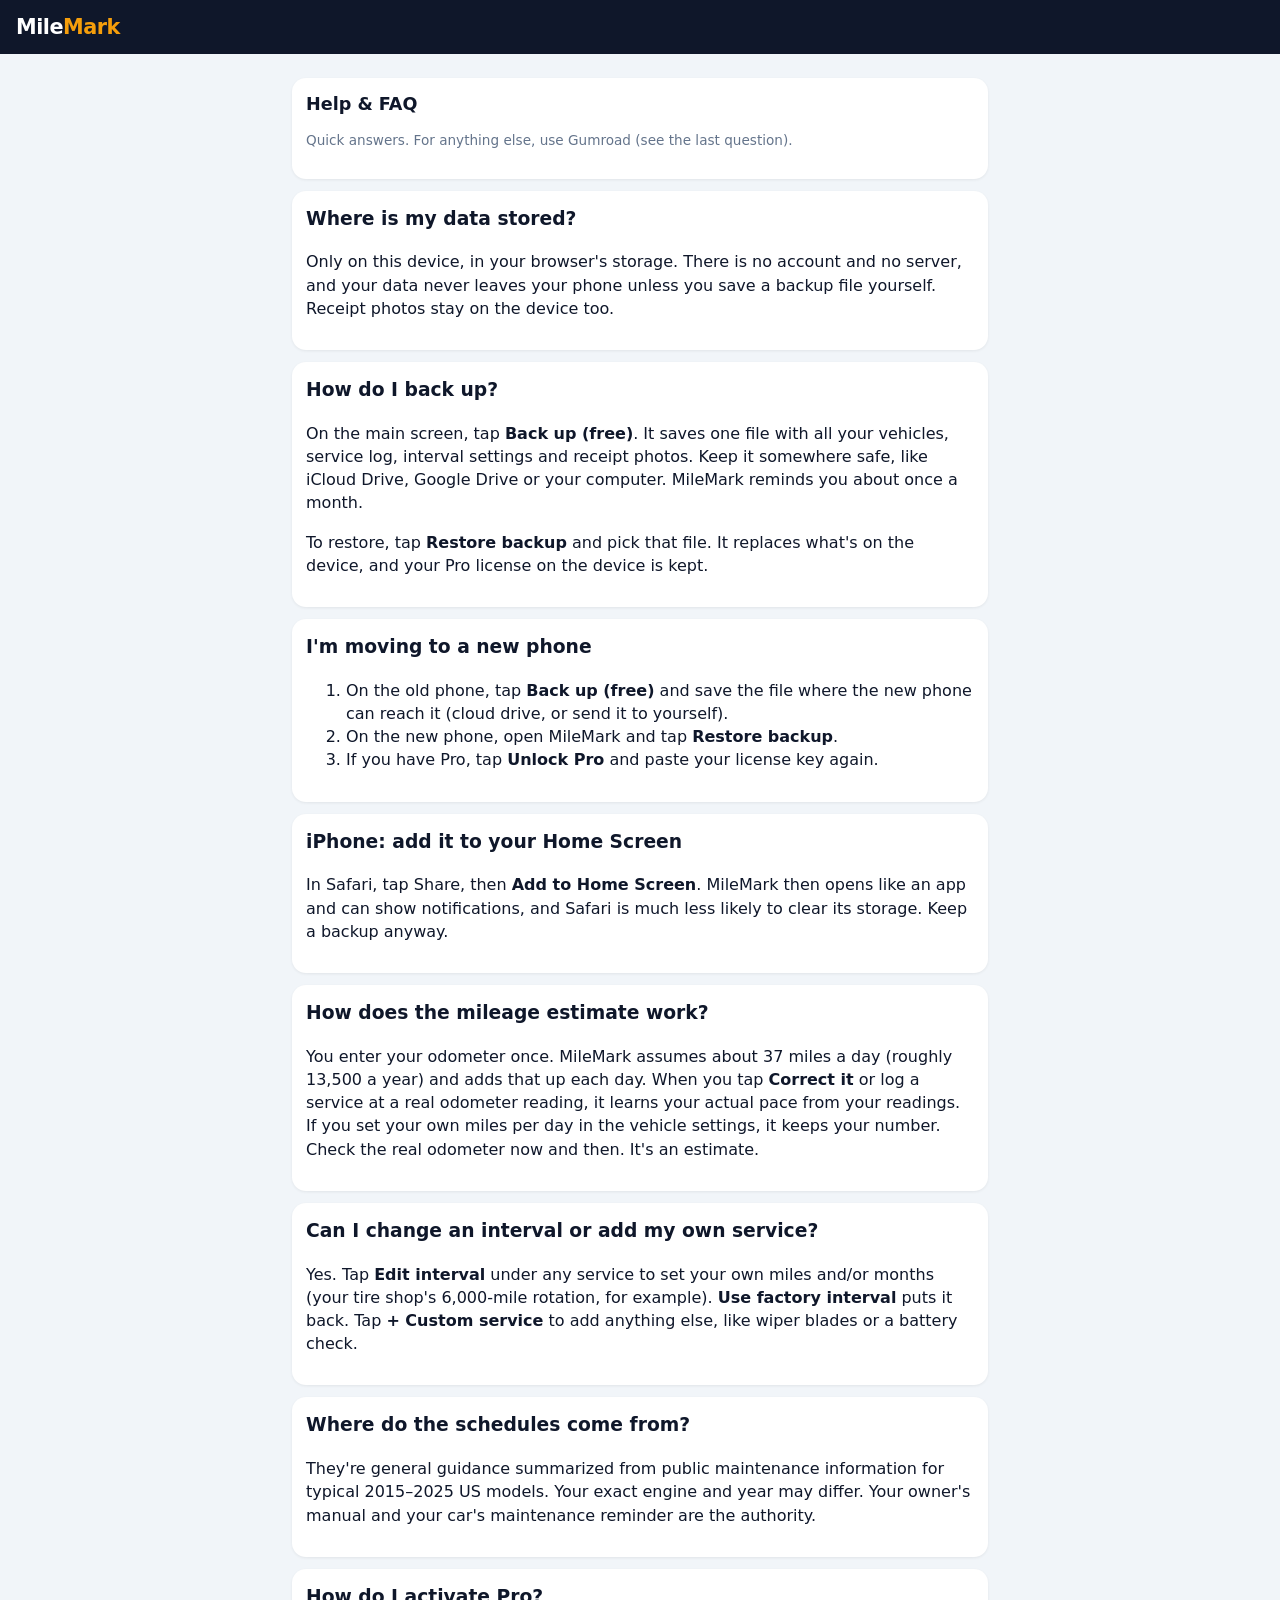
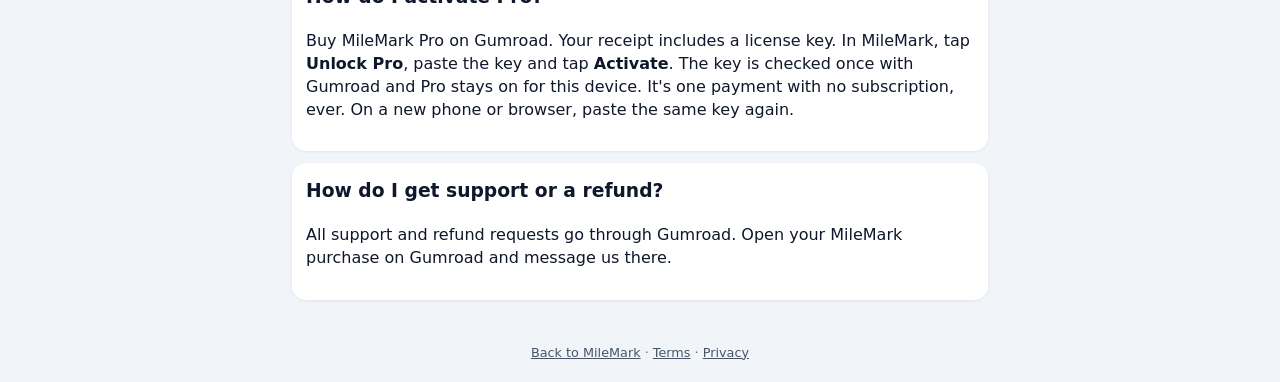
==== help.html @ 41ba5a49 "Publish MileMark" ====
<!doctype html><html lang="en"><head><meta charset="utf-8"><meta name="viewport" content="width=device-width,initial-scale=1"><title>MileMark Help</title><link rel="stylesheet" href="styles.css"><link rel="manifest" href="manifest.webmanifest"></head><body>
<header class="top"><a class="brand" href="./" style="color:#fff;text-decoration:none">Mile<span>Mark</span></a></header><main>
<div class="card"><h2>Help & FAQ</h2><p class="muted">Quick answers. For anything else, use Gumroad (see the last question).</p></div>
<div class="card" id="data"><h3>Where is my data stored?</h3><p>Only on this device, in your browser's storage. There is no account and no server, and your data never leaves your phone unless you save a backup file yourself. Receipt photos stay on the device too.</p></div>
<div class="card" id="backup"><h3>How do I back up?</h3><p>On the main screen, tap <b>Back up (free)</b>. It saves one file with all your vehicles, service log, interval settings and receipt photos. Keep it somewhere safe, like iCloud Drive, Google Drive or your computer. MileMark reminds you about once a month.</p>
<p>To restore, tap <b>Restore backup</b> and pick that file. It replaces what's on the device, and your Pro license on the device is kept.</p></div>
<div class="card" id="phones"><h3>I'm moving to a new phone</h3><ol><li>On the old phone, tap <b>Back up (free)</b> and save the file where the new phone can reach it (cloud drive, or send it to yourself).</li><li>On the new phone, open MileMark and tap <b>Restore backup</b>.</li><li>If you have Pro, tap <b>Unlock Pro</b> and paste your license key again.</li></ol></div>
<div class="card" id="iphone"><h3>iPhone: add it to your Home Screen</h3><p>In Safari, tap Share, then <b>Add to Home Screen</b>. MileMark then opens like an app and can show notifications, and Safari is much less likely to clear its storage. Keep a backup anyway.</p></div>
<div class="card" id="estimate"><h3>How does the mileage estimate work?</h3><p>You enter your odometer once. MileMark assumes about 37 miles a day (roughly 13,500 a year) and adds that up each day. When you tap <b>Correct it</b> or log a service at a real odometer reading, it learns your actual pace from your readings. If you set your own miles per day in the vehicle settings, it keeps your number. Check the real odometer now and then. It's an estimate.</p></div>
<div class="card" id="intervals"><h3>Can I change an interval or add my own service?</h3><p>Yes. Tap <b>Edit interval</b> under any service to set your own miles and/or months (your tire shop's 6,000-mile rotation, for example). <b>Use factory interval</b> puts it back. Tap <b>+ Custom service</b> to add anything else, like wiper blades or a battery check.</p></div>
<div class="card" id="schedules"><h3>Where do the schedules come from?</h3><p>They're general guidance summarized from public maintenance information for typical 2015–2025 US models. Your exact engine and year may differ. Your owner's manual and your car's maintenance reminder are the authority.</p></div>
<div class="card" id="license"><h3>How do I activate Pro?</h3><p>Buy MileMark Pro on Gumroad. Your receipt includes a license key. In MileMark, tap <b>Unlock Pro</b>, paste the key and tap <b>Activate</b>. The key is checked once with Gumroad and Pro stays on for this device. It's one payment with no subscription, ever. On a new phone or browser, paste the same key again.</p></div>
<div class="card" id="support"><h3>How do I get support or a refund?</h3><p>All support and refund requests go through Gumroad. Open your MileMark purchase on Gumroad and message us there.</p></div>
</main><footer><a href="./">Back to MileMark</a> · <a href="terms.html">Terms</a> · <a href="privacy.html">Privacy</a></footer></body></html>
---- styles.css ----
*{box-sizing:border-box}body{margin:0;font:16px/1.45 system-ui,-apple-system,Segoe UI,Roboto,sans-serif;background:#f1f5f9;color:#0f172a}
.top{position:sticky;top:0;z-index:5;display:flex;justify-content:space-between;align-items:center;padding:12px 16px;background:#0f172a;color:#fff}
.brand{font-weight:800;font-size:1.3rem;letter-spacing:-.5px}.brand span{color:#f59e0b}
main{max-width:720px;margin:auto;padding:12px}h2{font-size:1.1rem;margin:0 0 8px}h3{margin-top:0}
.card{background:#fff;border-radius:14px;padding:14px;margin:12px 0;box-shadow:0 1px 3px #0001}
label{display:block;font-size:.85rem;color:#475569;margin:8px 0}input,select{display:block;width:100%;margin-top:4px;padding:10px;font-size:1rem;border:1px solid #cbd5e1;border-radius:10px;background:#fff}
button,.btn,.filebtn{background:#f59e0b;color:#111;border:0;border-radius:10px;padding:10px 14px;font-weight:700;font-size:.95rem;cursor:pointer;text-decoration:none;display:inline-block}
.ghost{background:#e2e8f0;color:#0f172a}.top .ghost{background:#1e293b;color:#fbbf24}.sm{padding:6px 10px;font-size:.85rem}
.row{display:flex;gap:8px;align-items:center}.between{justify-content:space-between}.wrap{flex-wrap:wrap}.grid2{display:grid;grid-template-columns:1fr 1fr;gap:10px}
.hidden{display:none}.muted{color:#64748b;font-size:.85rem}
.veh{display:flex;justify-content:space-between;align-items:center;padding:10px;border-radius:10px;border:1px solid #e2e8f0;margin:6px 0;cursor:pointer}.veh.on{border-color:#f59e0b;background:#fffbeb}
.stats{display:grid;grid-template-columns:repeat(3,1fr);gap:8px}.stat{background:#fff;border-radius:14px;padding:10px;text-align:center;font-size:.8rem;border-top:4px solid}.stat b{display:block;font-size:1.6rem}
.over{border-color:#dc2626}.now{border-color:#f59e0b}.next{border-color:#16a34a}
.item{display:flex;justify-content:space-between;gap:8px;padding:10px 0;border-bottom:1px solid #f1f5f9}.item:last-child{border:0}
.tag{font-size:.7rem;font-weight:700;padding:2px 8px;border-radius:99px;color:#fff;white-space:nowrap}.t-over{background:#dc2626}.t-now{background:#f59e0b;color:#111}.t-next{background:#16a34a}.t-ok{background:#94a3b8}
.mi{font-size:.85rem;color:#475569}
.tl{border-left:3px solid #cbd5e1;margin-left:6px;padding-left:12px}.tlm{position:relative;margin:10px 0}.tlm:before{content:"";position:absolute;left:-19px;top:5px;width:11px;height:11px;border-radius:50%;background:#94a3b8}
.tlm.past:before{background:#dc2626}.tlm.done:before{background:#16a34a}.tlm.today:before{background:#0f172a}.tlm b{font-size:.9rem}
.disclaimer{font-size:.8rem;color:#475569;background:#fef3c7;border-radius:10px;padding:10px}
footer{text-align:center;font-size:.8rem;color:#64748b;padding:20px}footer a{color:#475569}
dialog{border:0;border-radius:14px;max-width:420px;width:92%}dialog::backdrop{background:#0008}
.x{background:none;color:#dc2626;padding:0 4px}
@media print{.top,footer,button,.filebtn,#vehCard,#formCard,dialog{display:none!important}body{background:#fff}.card{box-shadow:none;border:1px solid #ddd}}
.est{display:flex;justify-content:space-between;align-items:center;background:#f8fafc;border-radius:10px;padding:10px;margin:10px 0}.est b{display:block;font-size:1.5rem}
.inl{width:auto;display:inline-block;margin:0;padding:6px}details{margin:8px 0}summary{cursor:pointer}
.done1{background:#16a34a;color:#fff;padding:6px 10px;font-size:.8rem}
[hidden]{display:none!important}
.parts{font-size:.8rem;color:#334155;background:#f8fafc;border-radius:8px;padding:6px 8px;margin-top:6px}.parts summary{color:#b45309;font-weight:600}.parts dl{margin:4px 0;display:grid;grid-template-columns:auto 1fr;gap:2px 8px}.parts dt{color:#64748b}.parts dd{margin:0}
#report{position:fixed;inset:0;background:#e2e8f0;overflow:auto;z-index:20}.rbar{position:sticky;top:0;display:flex;justify-content:space-between;padding:10px;background:#0f172a}
.rpage{max-width:760px;margin:12px auto;background:#fff;padding:24px;border-radius:8px;font-size:.92rem}.rpage h1{margin:0;font-size:1.4rem}.rpage table{width:100%;border-collapse:collapse;margin:8px 0}.rpage td,.rpage th{border-bottom:1px solid #e2e8f0;padding:6px 4px;text-align:left;vertical-align:top}.rpage th{font-size:.75rem;color:#64748b;text-transform:uppercase}
.kpi{display:flex;gap:12px;flex-wrap:wrap;margin:12px 0}.kpi div{flex:1;min-width:140px;background:#f8fafc;border-radius:8px;padding:10px}.kpi b{display:block;font-size:1.3rem}
.blur{filter:blur(4px);pointer-events:none;user-select:none}.lock{text-align:center;padding:14px;background:#fffbeb;border-radius:8px}
.rthumb{max-width:120px;max-height:90px;border-radius:4px;display:block;margin-top:4px}
@media print{#report{position:static;background:#fff}.rbar{display:none}.rpage{margin:0;max-width:none;padding:0}body.rep main,body.rep header,body.rep footer{display:none!important}}
.banner{display:flex;gap:10px;justify-content:space-between;align-items:center;background:#fffbeb;border:1px solid #fcd34d;border-radius:12px;padding:10px 12px;margin:10px 0;font-size:.88rem}
.mv{background:#e2e8f0;color:#0f172a;padding:4px 8px;font-size:.8rem}.link{background:none;color:#b45309;padding:4px 0;font-size:.78rem;font-weight:600}
@media print{.banner,#banners{display:none!important}}
.src{font-size:.78rem;color:#64748b;margin-top:2px}.chk{border-top:2px dashed #cbd5e1;margin-top:12px;padding-top:8px}
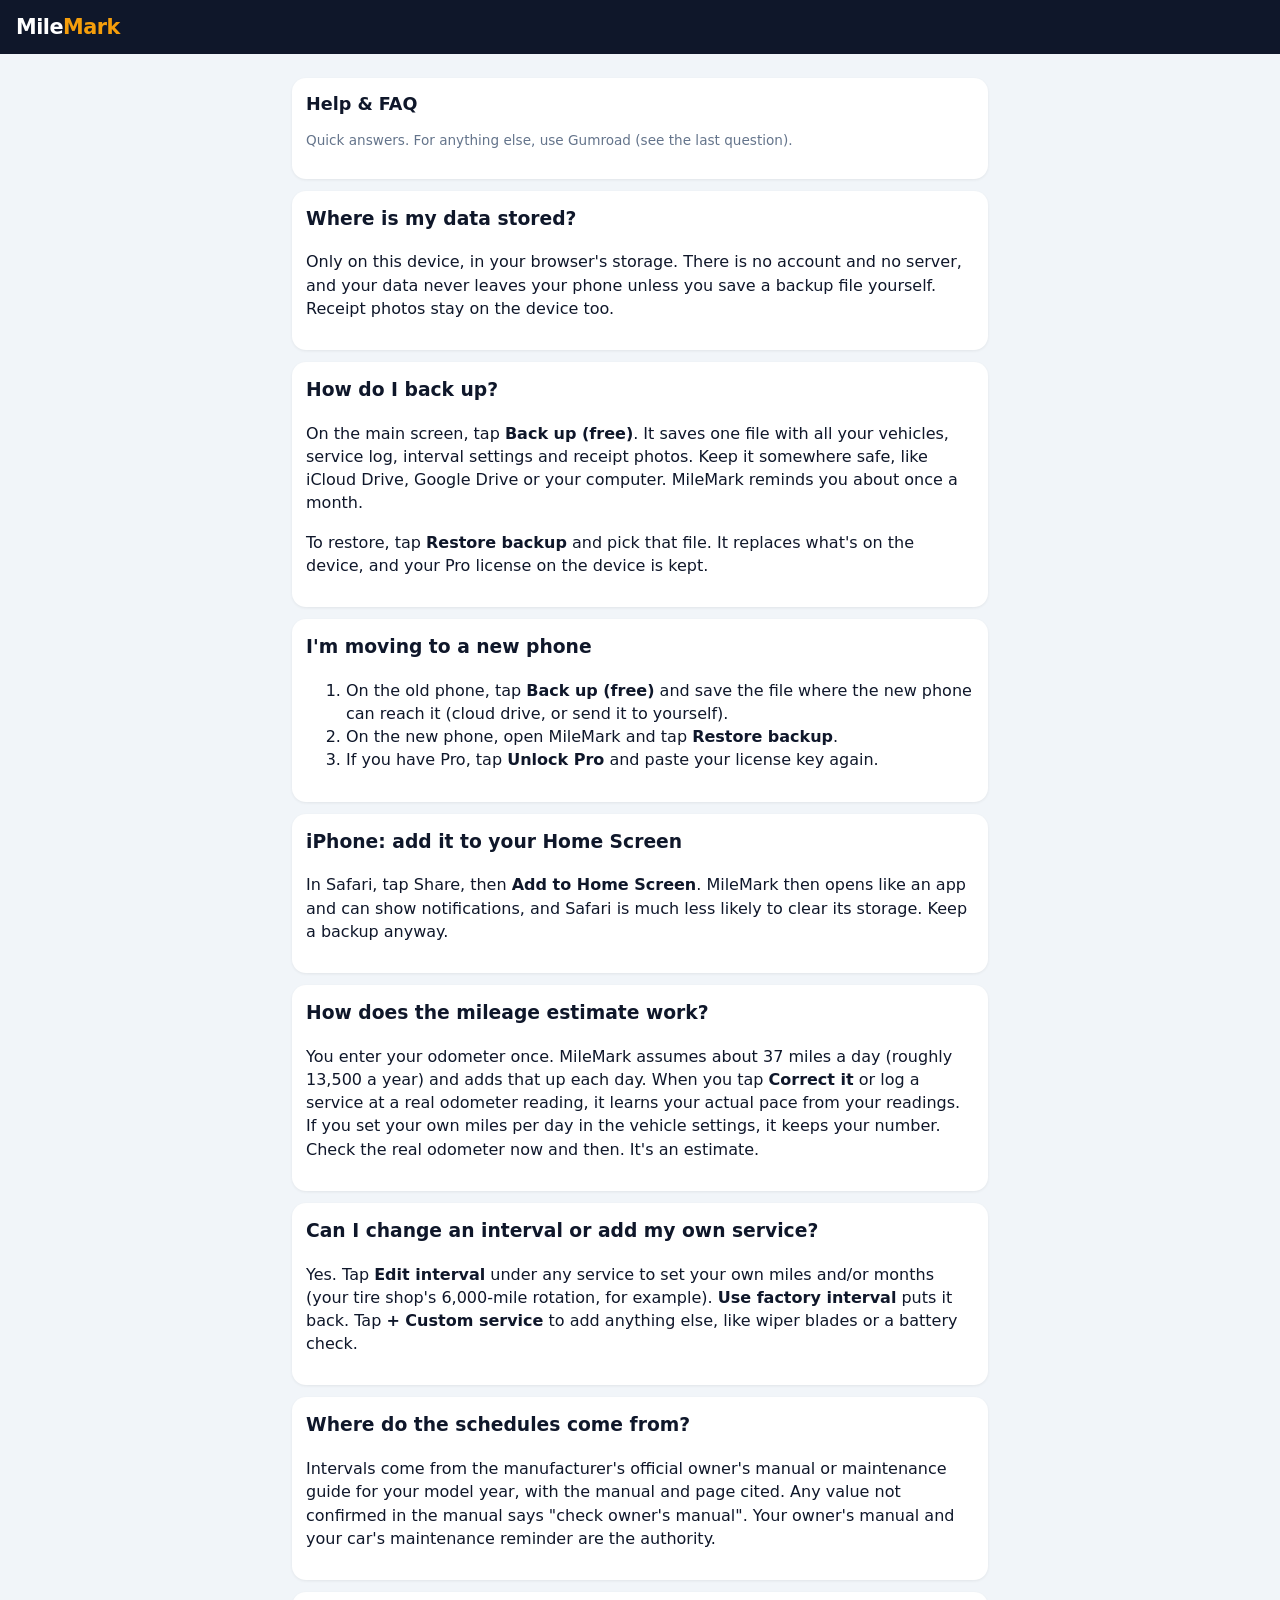
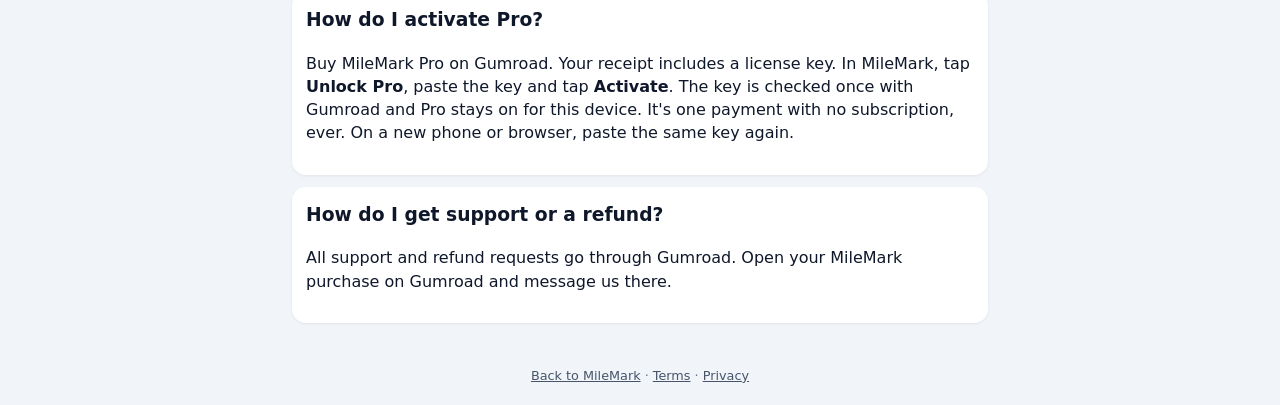
==== commit 2ad7108c: "Accurate source wording, new Gumroad store URL, share preview, robots/sitemap, SW v16" ====
--- a/help.html
+++ b/help.html
@@ -8,7 +8,7 @@
 <div class="card" id="iphone"><h3>iPhone: add it to your Home Screen</h3><p>In Safari, tap Share, then <b>Add to Home Screen</b>. MileMark then opens like an app and can show notifications, and Safari is much less likely to clear its storage. Keep a backup anyway.</p></div>
 <div class="card" id="estimate"><h3>How does the mileage estimate work?</h3><p>You enter your odometer once. MileMark assumes about 37 miles a day (roughly 13,500 a year) and adds that up each day. When you tap <b>Correct it</b> or log a service at a real odometer reading, it learns your actual pace from your readings. If you set your own miles per day in the vehicle settings, it keeps your number. Check the real odometer now and then. It's an estimate.</p></div>
 <div class="card" id="intervals"><h3>Can I change an interval or add my own service?</h3><p>Yes. Tap <b>Edit interval</b> under any service to set your own miles and/or months (your tire shop's 6,000-mile rotation, for example). <b>Use factory interval</b> puts it back. Tap <b>+ Custom service</b> to add anything else, like wiper blades or a battery check.</p></div>
-<div class="card" id="schedules"><h3>Where do the schedules come from?</h3><p>They're general guidance summarized from public maintenance information for typical 2015–2025 US models. Your exact engine and year may differ. Your owner's manual and your car's maintenance reminder are the authority.</p></div>
+<div class="card" id="schedules"><h3>Where do the schedules come from?</h3><p>Intervals come from the manufacturer's official owner's manual or maintenance guide for your model year, with the manual and page cited. Any value not confirmed in the manual says "check owner's manual". Your owner's manual and your car's maintenance reminder are the authority.</p></div>
 <div class="card" id="license"><h3>How do I activate Pro?</h3><p>Buy MileMark Pro on Gumroad. Your receipt includes a license key. In MileMark, tap <b>Unlock Pro</b>, paste the key and tap <b>Activate</b>. The key is checked once with Gumroad and Pro stays on for this device. It's one payment with no subscription, ever. On a new phone or browser, paste the same key again.</p></div>
 <div class="card" id="support"><h3>How do I get support or a refund?</h3><p>All support and refund requests go through Gumroad. Open your MileMark purchase on Gumroad and message us there.</p></div>
 </main><footer><a href="./">Back to MileMark</a> · <a href="terms.html">Terms</a> · <a href="privacy.html">Privacy</a></footer></body></html>
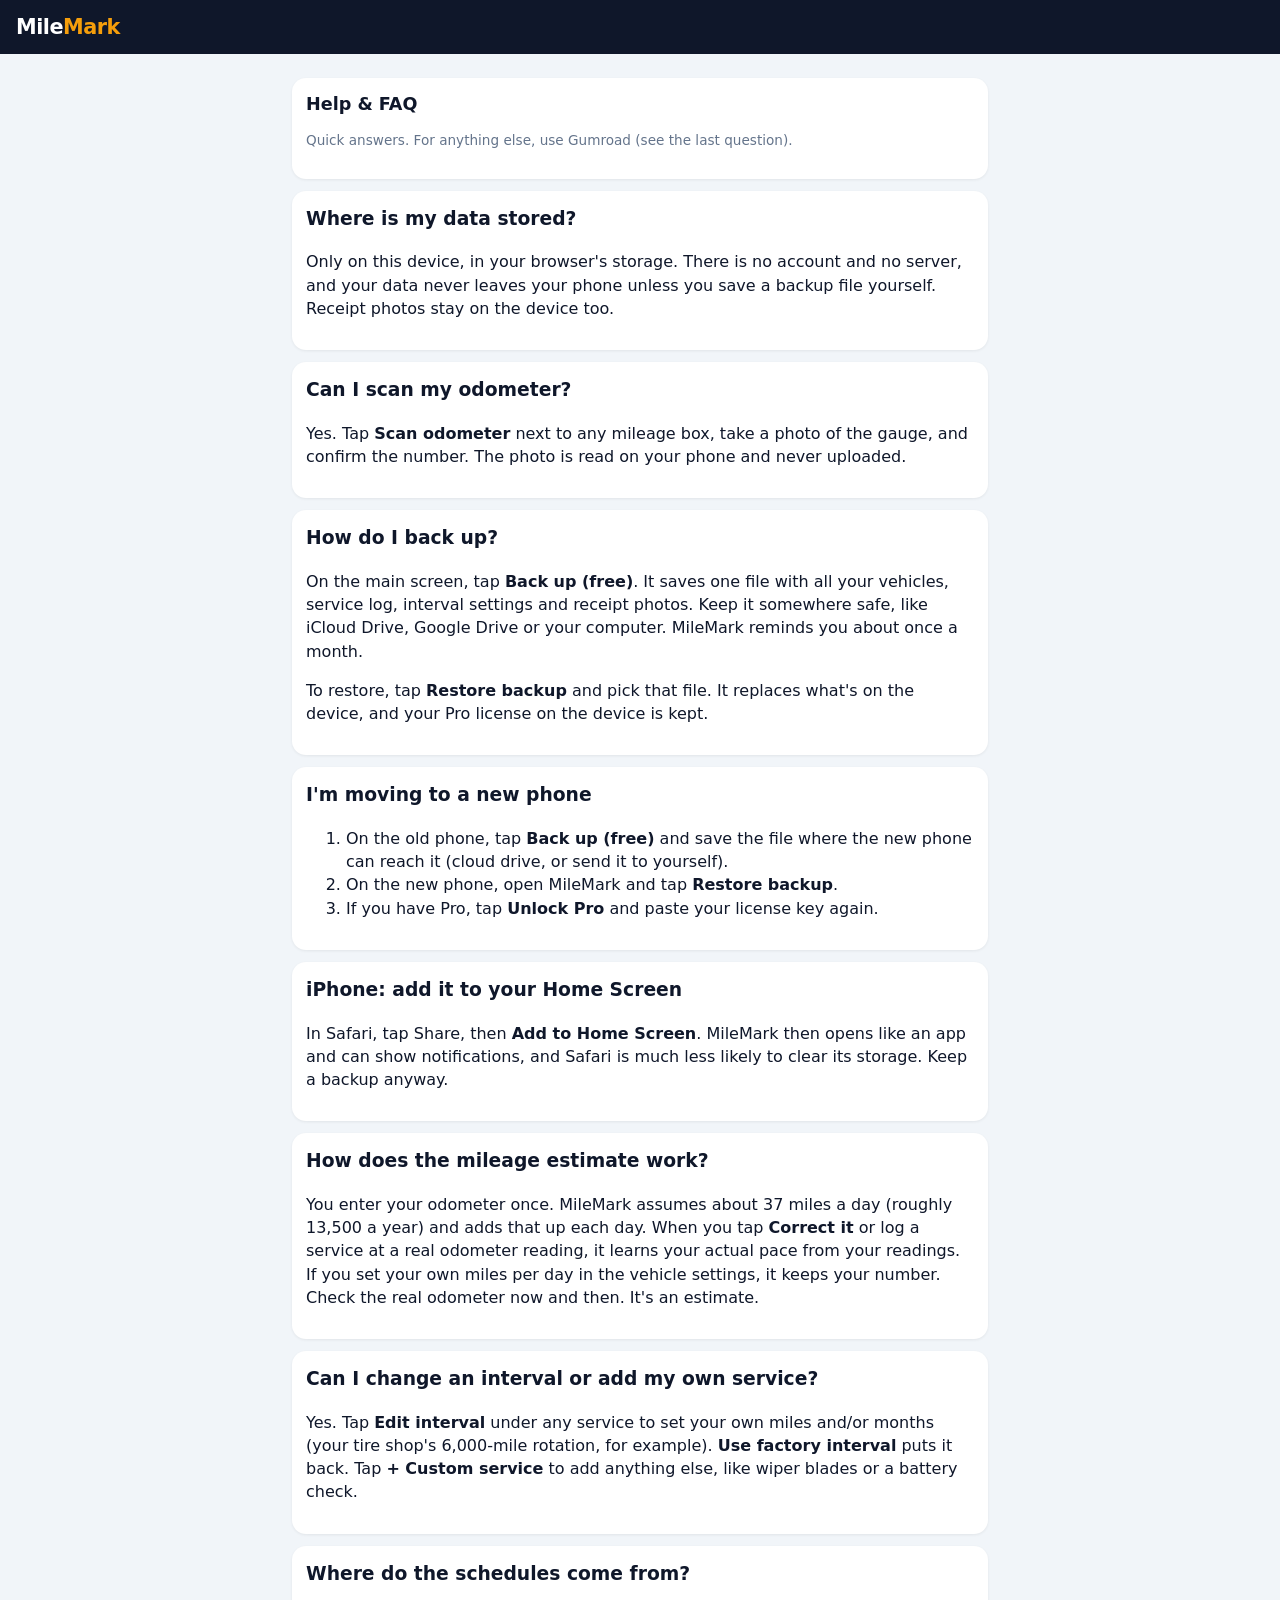
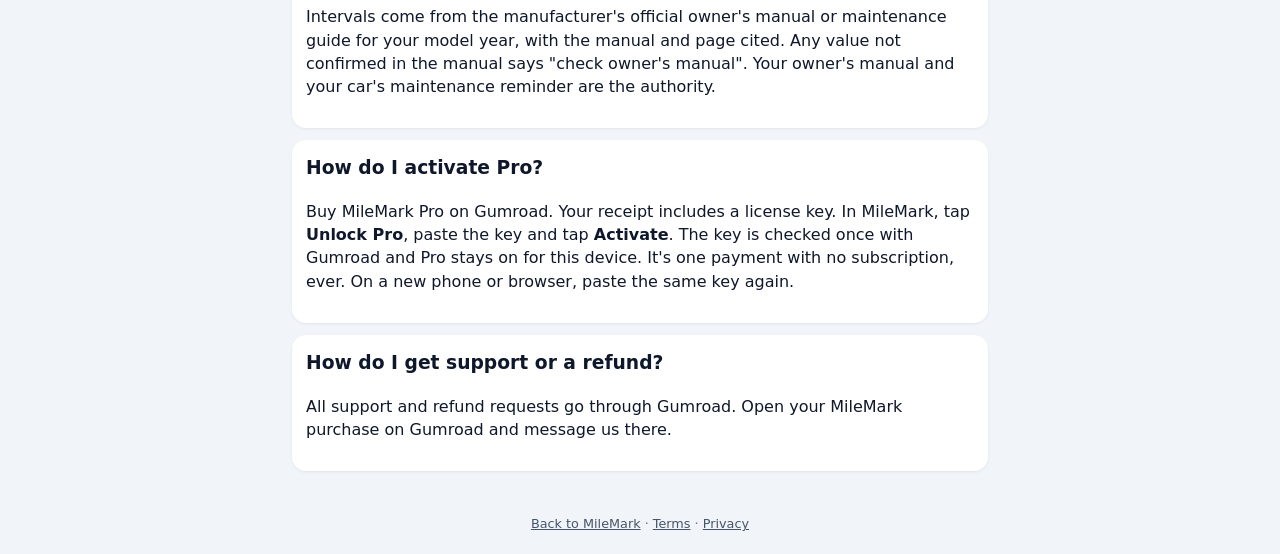
==== commit ccaeafc0: "Scan odometer: on-device OCR (bundled tesseract.js + seven-segment reader), proof photos, offline ca" ====
--- a/help.html
+++ b/help.html
@@ -2,6 +2,7 @@
 <header class="top"><a class="brand" href="./" style="color:#fff;text-decoration:none">Mile<span>Mark</span></a></header><main>
 <div class="card"><h2>Help & FAQ</h2><p class="muted">Quick answers. For anything else, use Gumroad (see the last question).</p></div>
 <div class="card" id="data"><h3>Where is my data stored?</h3><p>Only on this device, in your browser's storage. There is no account and no server, and your data never leaves your phone unless you save a backup file yourself. Receipt photos stay on the device too.</p></div>
+<div class="card" id="scan"><h3>Can I scan my odometer?</h3><p>Yes. Tap <b>Scan odometer</b> next to any mileage box, take a photo of the gauge, and confirm the number. The photo is read on your phone and never uploaded.</p></div>
 <div class="card" id="backup"><h3>How do I back up?</h3><p>On the main screen, tap <b>Back up (free)</b>. It saves one file with all your vehicles, service log, interval settings and receipt photos. Keep it somewhere safe, like iCloud Drive, Google Drive or your computer. MileMark reminds you about once a month.</p>
 <p>To restore, tap <b>Restore backup</b> and pick that file. It replaces what's on the device, and your Pro license on the device is kept.</p></div>
 <div class="card" id="phones"><h3>I'm moving to a new phone</h3><ol><li>On the old phone, tap <b>Back up (free)</b> and save the file where the new phone can reach it (cloud drive, or send it to yourself).</li><li>On the new phone, open MileMark and tap <b>Restore backup</b>.</li><li>If you have Pro, tap <b>Unlock Pro</b> and paste your license key again.</li></ol></div>
--- a/styles.css
+++ b/styles.css
@@ -36,3 +36,14 @@
 .mv{background:#e2e8f0;color:#0f172a;padding:4px 8px;font-size:.8rem}.link{background:none;color:#b45309;padding:4px 0;font-size:.78rem;font-weight:600}
 @media print{.banner,#banners{display:none!important}}
 .src{font-size:.78rem;color:#64748b;margin-top:2px}.chk{border-top:2px dashed #cbd5e1;margin-top:12px;padding-top:8px}
+
+.scanbtn{display:inline-flex;align-items:center;gap:6px;margin-top:8px}
+.scanbtn::before{content:"";width:16px;height:16px;background:currentColor;-webkit-mask:url("data:image/svg+xml,%3Csvg xmlns='http://www.w3.org/2000/svg' viewBox='0 0 24 24'%3E%3Cpath d='M9 3 7.2 5H4a2 2 0 0 0-2 2v11a2 2 0 0 0 2 2h16a2 2 0 0 0 2-2V7a2 2 0 0 0-2-2h-3.2L15 3H9zm3 5a5 5 0 1 1 0 10 5 5 0 0 1 0-10zm0 2a3 3 0 1 0 0 6 3 3 0 0 0 0-6z'/%3E%3C/svg%3E") center/contain no-repeat;mask:url("data:image/svg+xml,%3Csvg xmlns='http://www.w3.org/2000/svg' viewBox='0 0 24 24'%3E%3Cpath d='M9 3 7.2 5H4a2 2 0 0 0-2 2v11a2 2 0 0 0 2 2h16a2 2 0 0 0 2-2V7a2 2 0 0 0-2-2h-3.2L15 3H9zm3 5a5 5 0 1 1 0 10 5 5 0 0 1 0-10zm0 2a3 3 0 1 0 0 6 3 3 0 0 0 0-6z'/%3E%3C/svg%3E") center/contain no-repeat}
+#scanImg{display:block;width:100%;max-height:210px;object-fit:contain;background:#0f172a;border-radius:10px;margin-bottom:10px}
+#scanVal{font-size:1.6rem;font-weight:800;letter-spacing:.02em}
+#scanNote{margin:6px 0}.chk{display:flex;align-items:center;gap:8px}.chk input{width:auto;margin:0}
+#scanDlg[data-busy] #scanVal,#scanDlg[data-busy] .chk{opacity:.4;pointer-events:none}
+.scanspin{display:inline-block;width:14px;height:14px;border:2px solid #cbd5e1;border-top-color:#f59e0b;border-radius:50%;animation:sp .8s linear infinite;vertical-align:-2px;margin-right:6px}@keyframes sp{to{transform:rotate(360deg)}}
+@media print{.scanbtn{display:none!important}}
+.opics{display:flex;flex-wrap:wrap;gap:12px}.opic{font-size:.8rem;color:#475569}.opic img{max-width:150px;max-height:110px}
+@media print{.opic img{max-width:150px}}
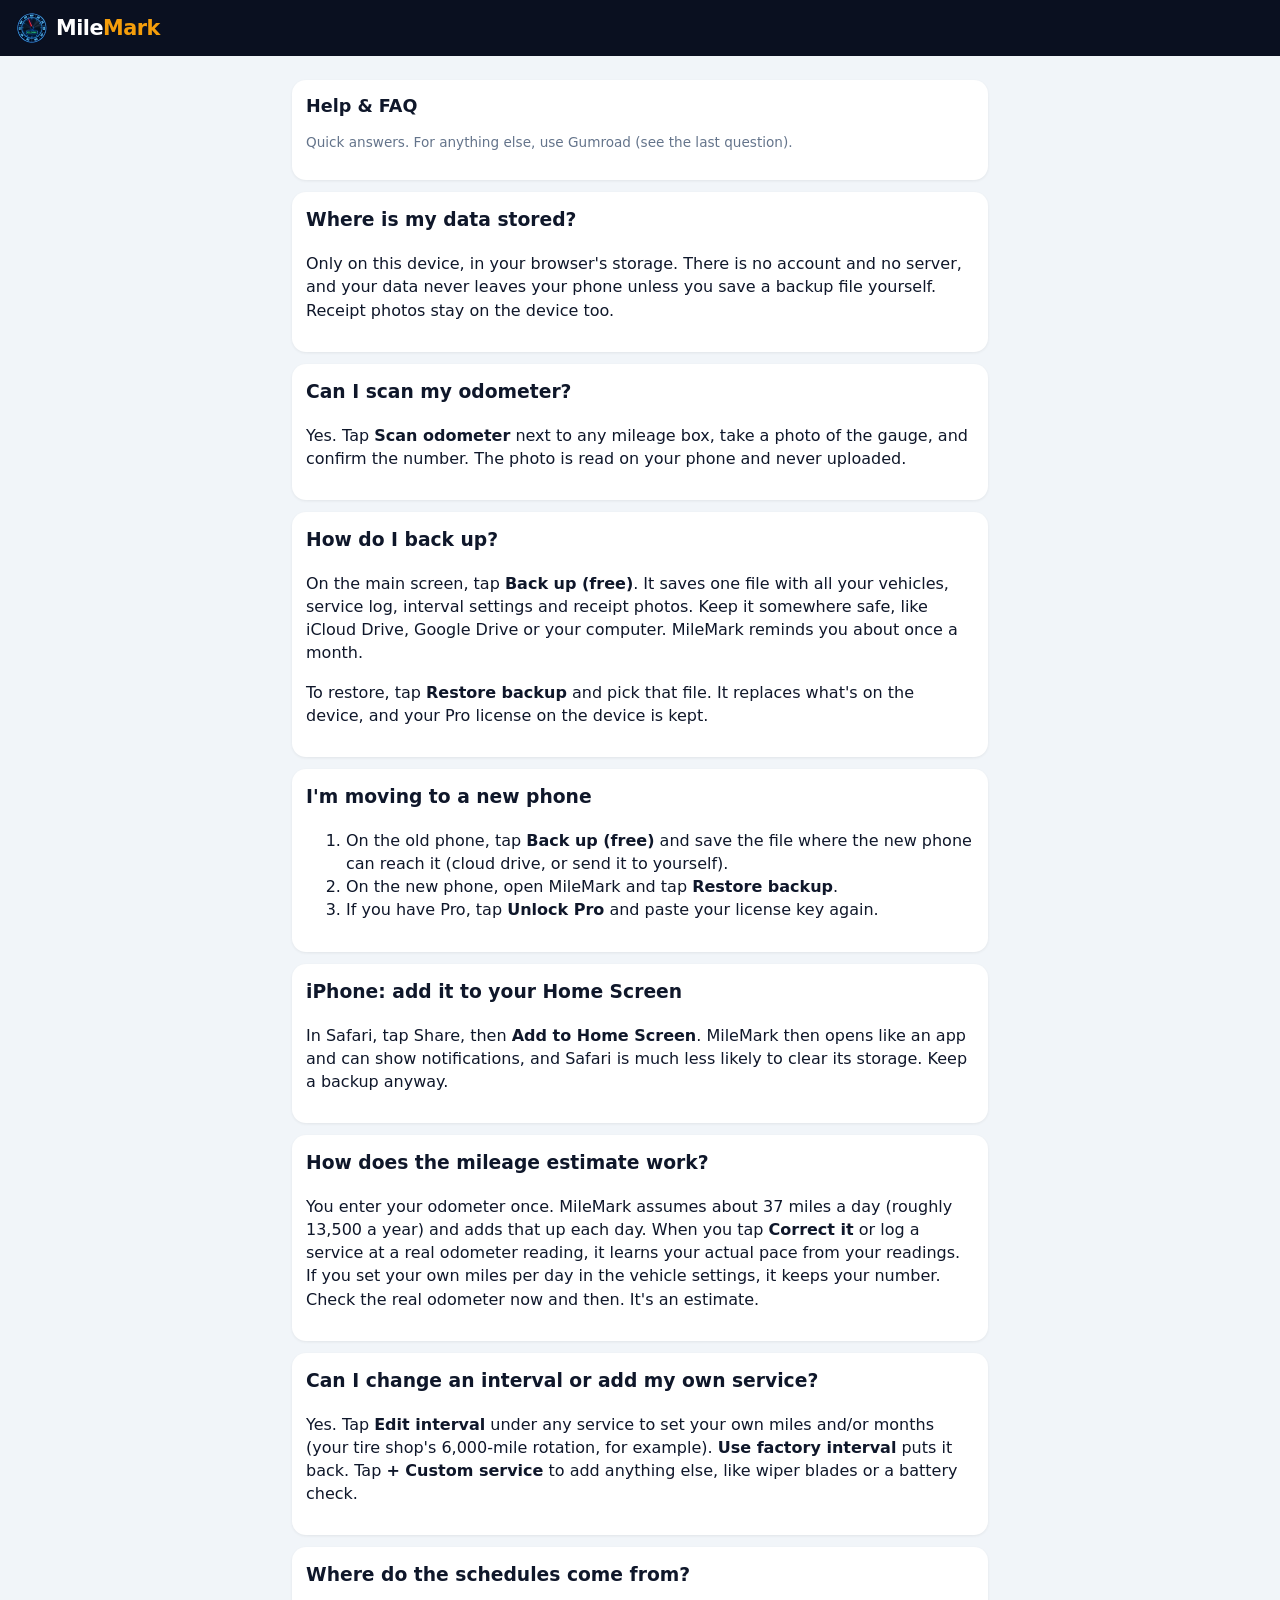
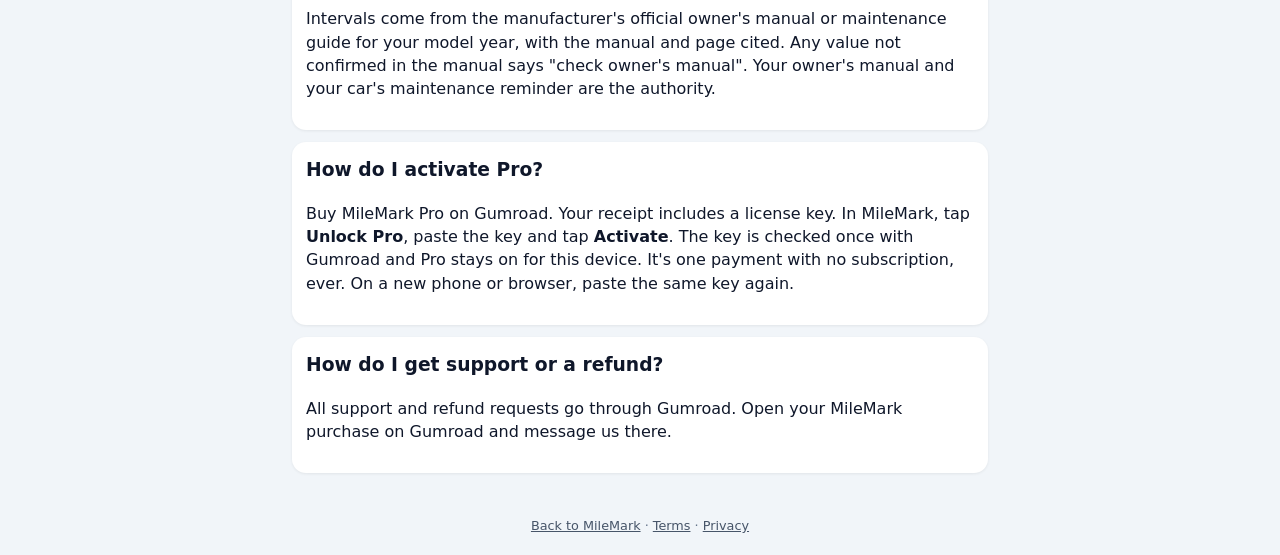
==== commit 41d0a75e: "New MileMark logo: icons, maskable, apple-touch, favicons, header, og image, SW v18" ====
--- a/help.html
+++ b/help.html
@@ -1,5 +1,5 @@
-<!doctype html><html lang="en"><head><meta charset="utf-8"><meta name="viewport" content="width=device-width,initial-scale=1"><title>MileMark Help</title><link rel="stylesheet" href="styles.css"><link rel="manifest" href="manifest.webmanifest"></head><body>
-<header class="top"><a class="brand" href="./" style="color:#fff;text-decoration:none">Mile<span>Mark</span></a></header><main>
+<!doctype html><html lang="en"><head><meta charset="utf-8"><meta name="viewport" content="width=device-width,initial-scale=1"><title>MileMark Help</title><link rel="icon" type="image/png" sizes="32x32" href="favicon-32.png"><link rel="apple-touch-icon" href="apple-touch-icon.png"><link rel="stylesheet" href="styles.css"><link rel="manifest" href="manifest.webmanifest"></head><body>
+<header class="top"><a class="brand" href="./" style="color:#fff;text-decoration:none"><img src="logo-64.png" alt="" width="32" height="32" style="vertical-align:middle;margin-right:8px">Mile<span>Mark</span></a></header><main>
 <div class="card"><h2>Help & FAQ</h2><p class="muted">Quick answers. For anything else, use Gumroad (see the last question).</p></div>
 <div class="card" id="data"><h3>Where is my data stored?</h3><p>Only on this device, in your browser's storage. There is no account and no server, and your data never leaves your phone unless you save a backup file yourself. Receipt photos stay on the device too.</p></div>
 <div class="card" id="scan"><h3>Can I scan my odometer?</h3><p>Yes. Tap <b>Scan odometer</b> next to any mileage box, take a photo of the gauge, and confirm the number. The photo is read on your phone and never uploaded.</p></div>
--- a/styles.css
+++ b/styles.css
@@ -1,6 +1,6 @@
 *{box-sizing:border-box}body{margin:0;font:16px/1.45 system-ui,-apple-system,Segoe UI,Roboto,sans-serif;background:#f1f5f9;color:#0f172a}
-.top{position:sticky;top:0;z-index:5;display:flex;justify-content:space-between;align-items:center;padding:12px 16px;background:#0f172a;color:#fff}
-.brand{font-weight:800;font-size:1.3rem;letter-spacing:-.5px}.brand span{color:#f59e0b}
+.top{position:sticky;top:0;z-index:5;display:flex;justify-content:space-between;align-items:center;padding:12px 16px;background:#0a1020;color:#fff}
+.brand{display:flex;align-items:center;font-weight:800;font-size:1.3rem;letter-spacing:-.5px}.brand span{color:#f59e0b}.brand img{margin-right:9px}
 main{max-width:720px;margin:auto;padding:12px}h2{font-size:1.1rem;margin:0 0 8px}h3{margin-top:0}
 .card{background:#fff;border-radius:14px;padding:14px;margin:12px 0;box-shadow:0 1px 3px #0001}
 label{display:block;font-size:.85rem;color:#475569;margin:8px 0}input,select{display:block;width:100%;margin-top:4px;padding:10px;font-size:1rem;border:1px solid #cbd5e1;border-radius:10px;background:#fff}
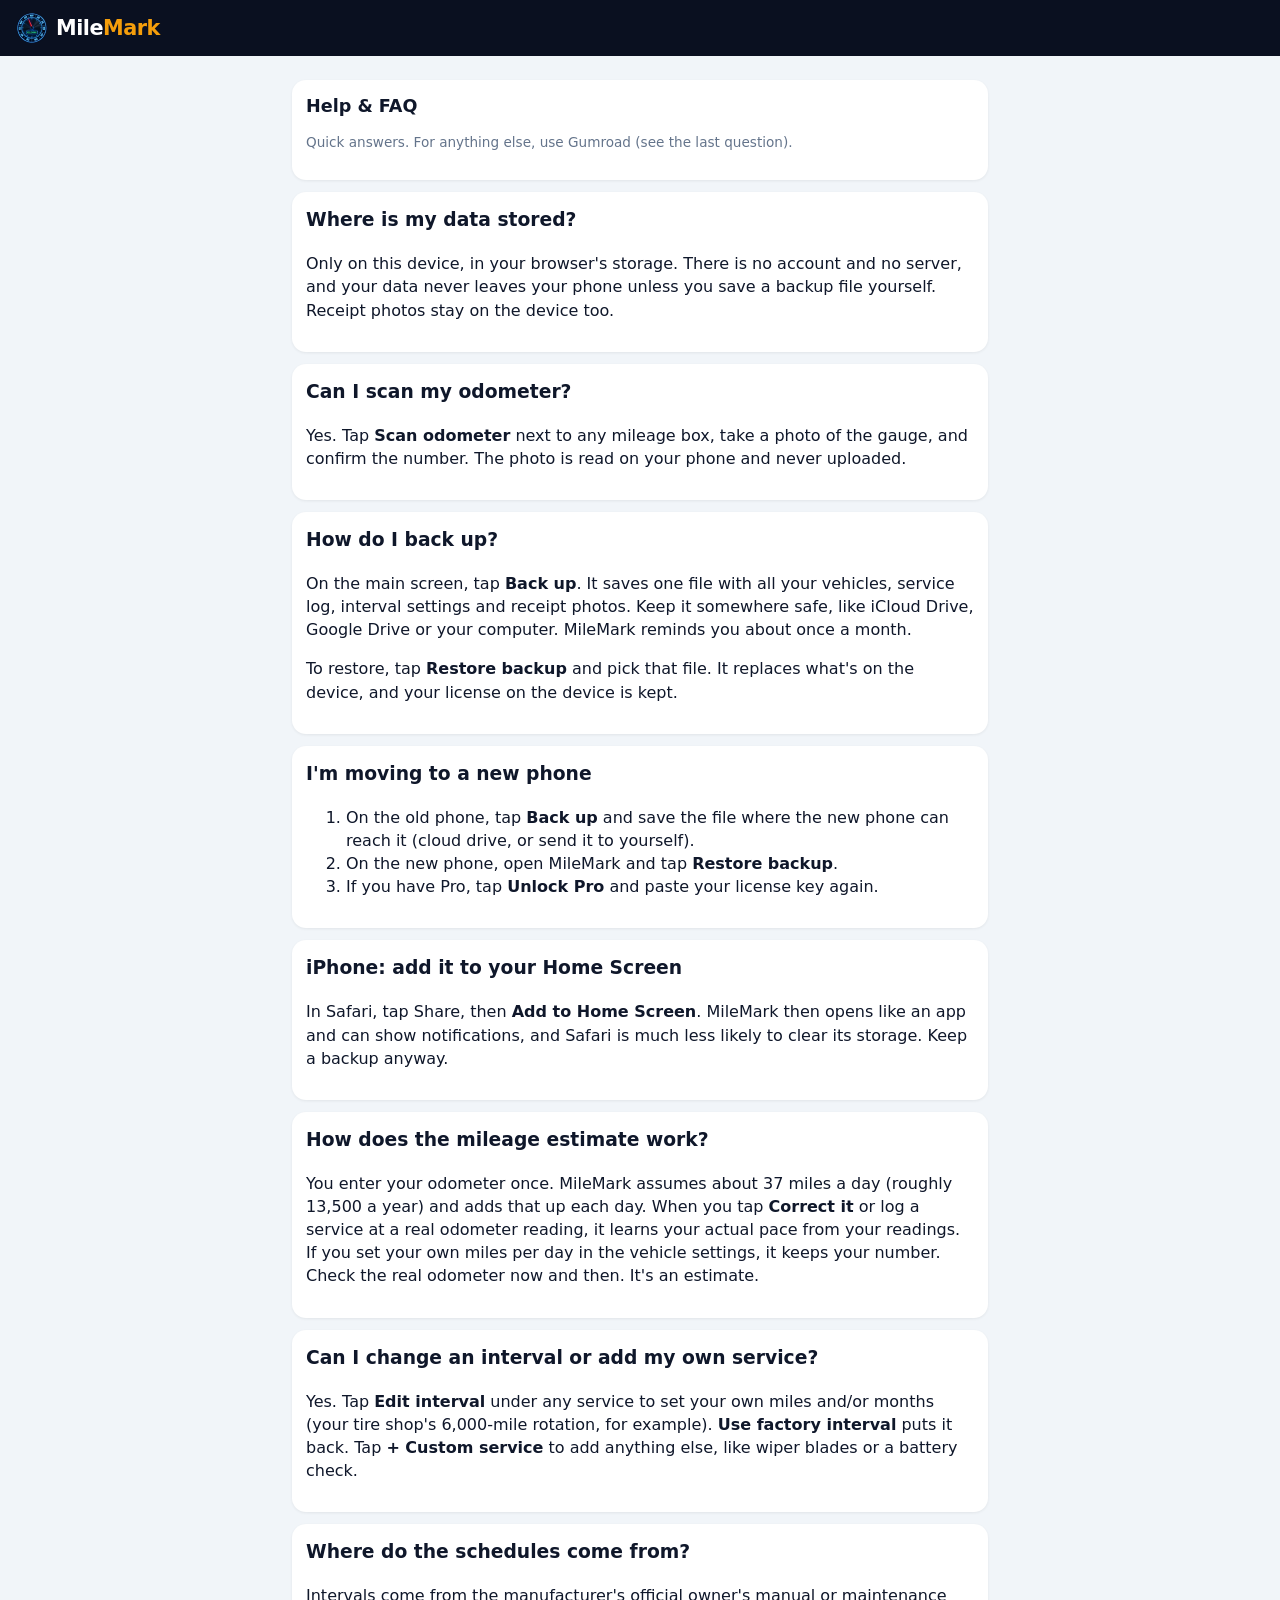
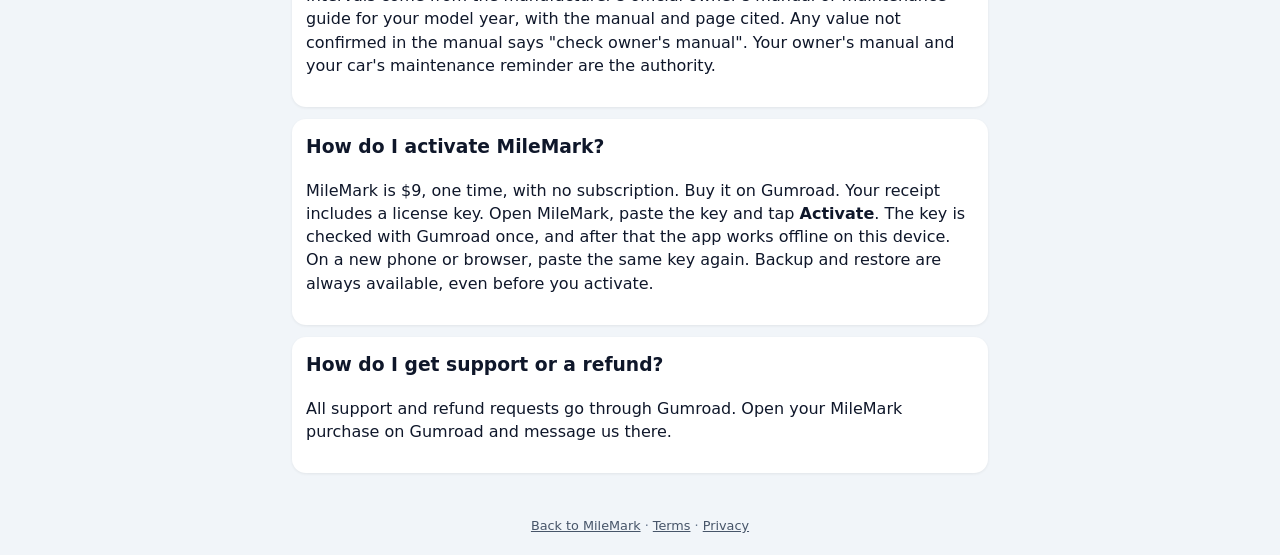
==== commit 0980c92a: "$9 one-time for everyone: license activation required, unlock screen, backup/restore reachable while" ====
--- a/help.html
+++ b/help.html
@@ -3,13 +3,13 @@
 <div class="card"><h2>Help & FAQ</h2><p class="muted">Quick answers. For anything else, use Gumroad (see the last question).</p></div>
 <div class="card" id="data"><h3>Where is my data stored?</h3><p>Only on this device, in your browser's storage. There is no account and no server, and your data never leaves your phone unless you save a backup file yourself. Receipt photos stay on the device too.</p></div>
 <div class="card" id="scan"><h3>Can I scan my odometer?</h3><p>Yes. Tap <b>Scan odometer</b> next to any mileage box, take a photo of the gauge, and confirm the number. The photo is read on your phone and never uploaded.</p></div>
-<div class="card" id="backup"><h3>How do I back up?</h3><p>On the main screen, tap <b>Back up (free)</b>. It saves one file with all your vehicles, service log, interval settings and receipt photos. Keep it somewhere safe, like iCloud Drive, Google Drive or your computer. MileMark reminds you about once a month.</p>
-<p>To restore, tap <b>Restore backup</b> and pick that file. It replaces what's on the device, and your Pro license on the device is kept.</p></div>
-<div class="card" id="phones"><h3>I'm moving to a new phone</h3><ol><li>On the old phone, tap <b>Back up (free)</b> and save the file where the new phone can reach it (cloud drive, or send it to yourself).</li><li>On the new phone, open MileMark and tap <b>Restore backup</b>.</li><li>If you have Pro, tap <b>Unlock Pro</b> and paste your license key again.</li></ol></div>
+<div class="card" id="backup"><h3>How do I back up?</h3><p>On the main screen, tap <b>Back up</b>. It saves one file with all your vehicles, service log, interval settings and receipt photos. Keep it somewhere safe, like iCloud Drive, Google Drive or your computer. MileMark reminds you about once a month.</p>
+<p>To restore, tap <b>Restore backup</b> and pick that file. It replaces what's on the device, and your license on the device is kept.</p></div>
+<div class="card" id="phones"><h3>I'm moving to a new phone</h3><ol><li>On the old phone, tap <b>Back up</b> and save the file where the new phone can reach it (cloud drive, or send it to yourself).</li><li>On the new phone, open MileMark and tap <b>Restore backup</b>.</li><li>If you have Pro, tap <b>Unlock Pro</b> and paste your license key again.</li></ol></div>
 <div class="card" id="iphone"><h3>iPhone: add it to your Home Screen</h3><p>In Safari, tap Share, then <b>Add to Home Screen</b>. MileMark then opens like an app and can show notifications, and Safari is much less likely to clear its storage. Keep a backup anyway.</p></div>
 <div class="card" id="estimate"><h3>How does the mileage estimate work?</h3><p>You enter your odometer once. MileMark assumes about 37 miles a day (roughly 13,500 a year) and adds that up each day. When you tap <b>Correct it</b> or log a service at a real odometer reading, it learns your actual pace from your readings. If you set your own miles per day in the vehicle settings, it keeps your number. Check the real odometer now and then. It's an estimate.</p></div>
 <div class="card" id="intervals"><h3>Can I change an interval or add my own service?</h3><p>Yes. Tap <b>Edit interval</b> under any service to set your own miles and/or months (your tire shop's 6,000-mile rotation, for example). <b>Use factory interval</b> puts it back. Tap <b>+ Custom service</b> to add anything else, like wiper blades or a battery check.</p></div>
 <div class="card" id="schedules"><h3>Where do the schedules come from?</h3><p>Intervals come from the manufacturer's official owner's manual or maintenance guide for your model year, with the manual and page cited. Any value not confirmed in the manual says "check owner's manual". Your owner's manual and your car's maintenance reminder are the authority.</p></div>
-<div class="card" id="license"><h3>How do I activate Pro?</h3><p>Buy MileMark Pro on Gumroad. Your receipt includes a license key. In MileMark, tap <b>Unlock Pro</b>, paste the key and tap <b>Activate</b>. The key is checked once with Gumroad and Pro stays on for this device. It's one payment with no subscription, ever. On a new phone or browser, paste the same key again.</p></div>
+<div class="card" id="license"><h3>How do I activate MileMark?</h3><p>MileMark is $9, one time, with no subscription. Buy it on Gumroad. Your receipt includes a license key. Open MileMark, paste the key and tap <b>Activate</b>. The key is checked with Gumroad once, and after that the app works offline on this device. On a new phone or browser, paste the same key again. Backup and restore are always available, even before you activate.</p></div>
 <div class="card" id="support"><h3>How do I get support or a refund?</h3><p>All support and refund requests go through Gumroad. Open your MileMark purchase on Gumroad and message us there.</p></div>
 </main><footer><a href="./">Back to MileMark</a> · <a href="terms.html">Terms</a> · <a href="privacy.html">Privacy</a></footer></body></html>
--- a/styles.css
+++ b/styles.css
@@ -47,3 +47,13 @@
 @media print{.scanbtn{display:none!important}}
 .opics{display:flex;flex-wrap:wrap;gap:12px}.opic{font-size:.8rem;color:#475569}.opic img{max-width:150px;max-height:110px}
 @media print{.opic img{max-width:150px}}
+
+.repnext{font-weight:700;color:#166534;background:#f0fdf4;border-radius:8px;padding:8px;margin:8px 0}.repnext:empty{display:none}
+.cmp{padding:8px 0;border-bottom:1px solid #f1f5f9;display:flex;justify-content:space-between;gap:8px}.cmp:last-child{border:0}
+.cmp .nx{font-size:.8rem;color:#166534;margin-top:2px}.cmp .nx.old{color:#94a3b8}
+.toast{position:fixed;left:50%;bottom:20px;transform:translateX(-50%);background:#0f172a;color:#fff;padding:10px 16px;border-radius:12px;z-index:50;max-width:90%;font-weight:600}
+#repDlg label.chk{display:flex}
+
+#lock{position:fixed;inset:0;z-index:100;background:#0a1020;display:flex;align-items:center;justify-content:center;padding:20px;overflow:auto}#lock.hidden{display:none}
+.lkbox{width:100%;max-width:340px;text-align:center;color:#fff;display:flex;flex-direction:column;gap:12px;align-items:stretch}.lkbox img{margin:0 auto;border-radius:20px}.lkbox h1{margin:0;font-size:30px}.lkbox h1 span{color:#f59e0b}.lkprice{margin:0;font-size:20px;font-weight:700}.lkbox label{text-align:left;color:#cbd5e1;font-size:13px}.lkbox .muted{color:#fca5a5;min-height:18px}.lkrow{justify-content:center}
+body.locked main,body.locked footer,body.locked header.top{visibility:hidden}
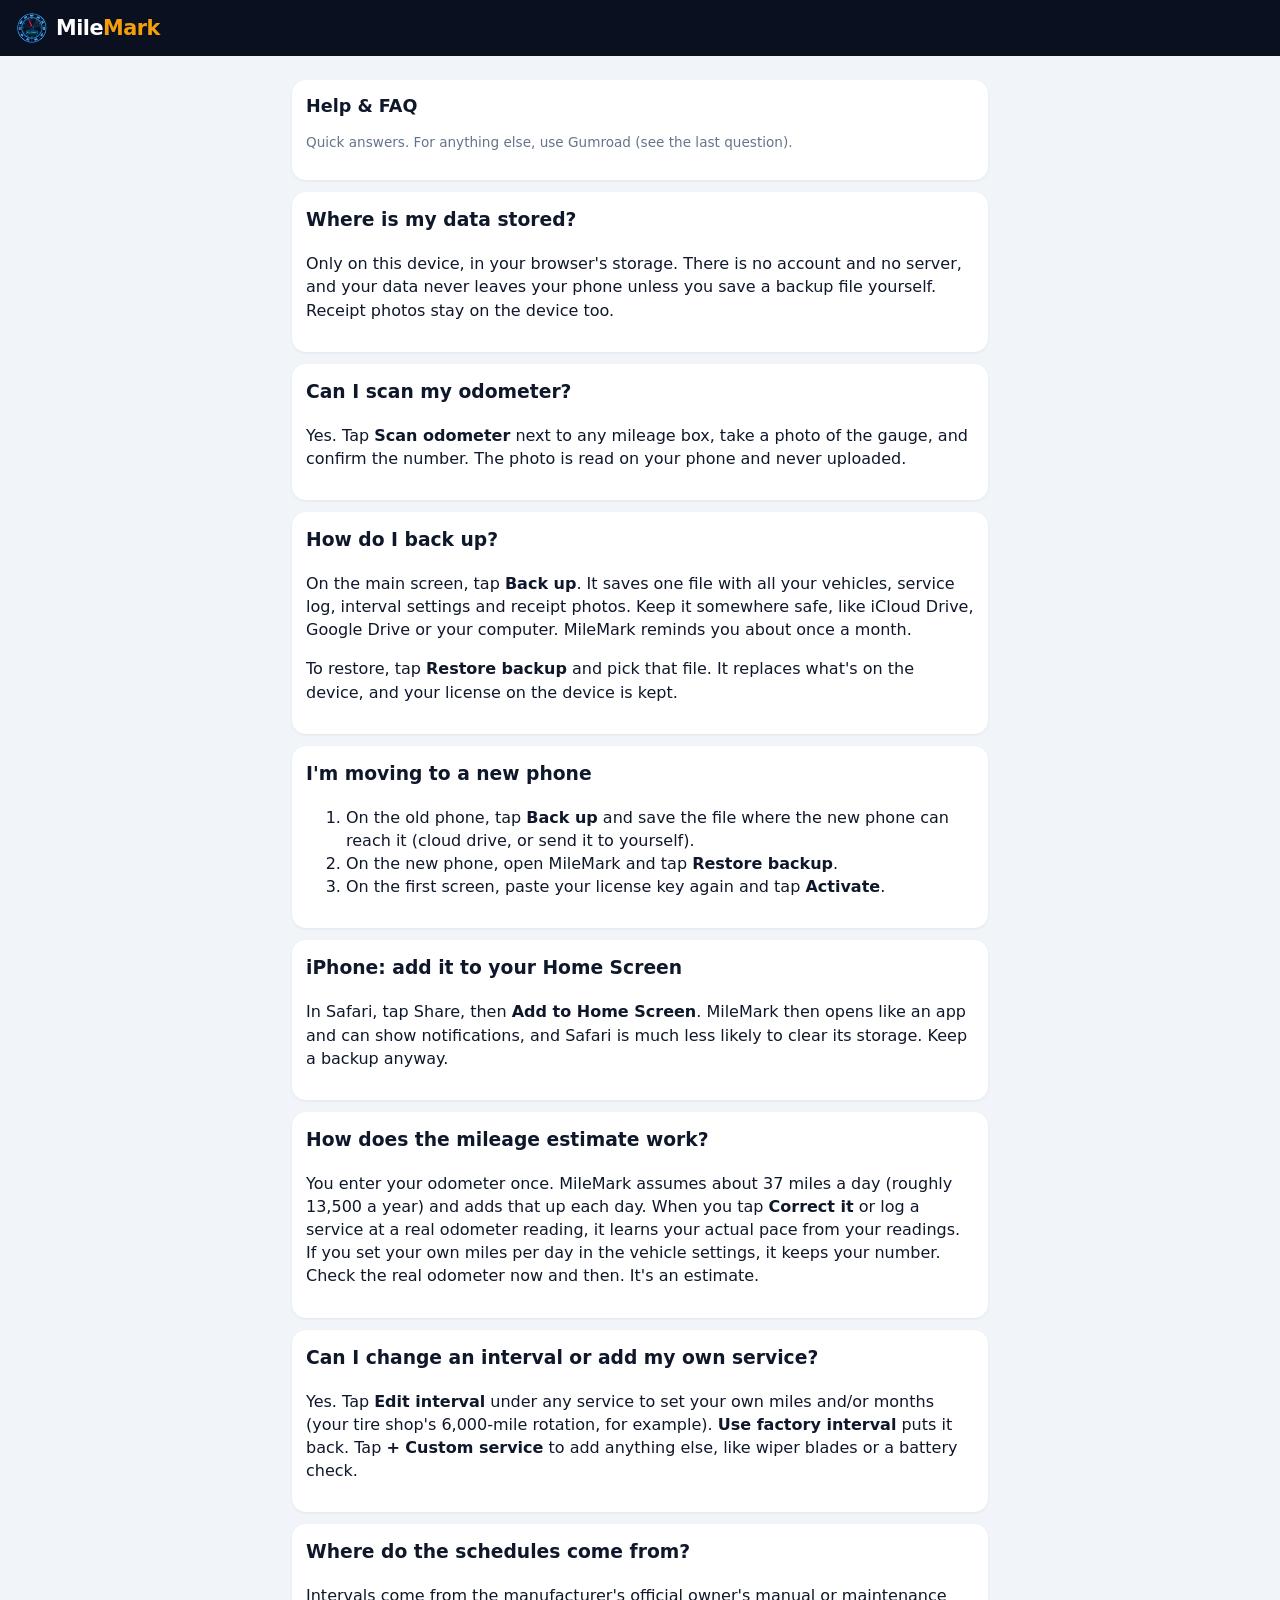
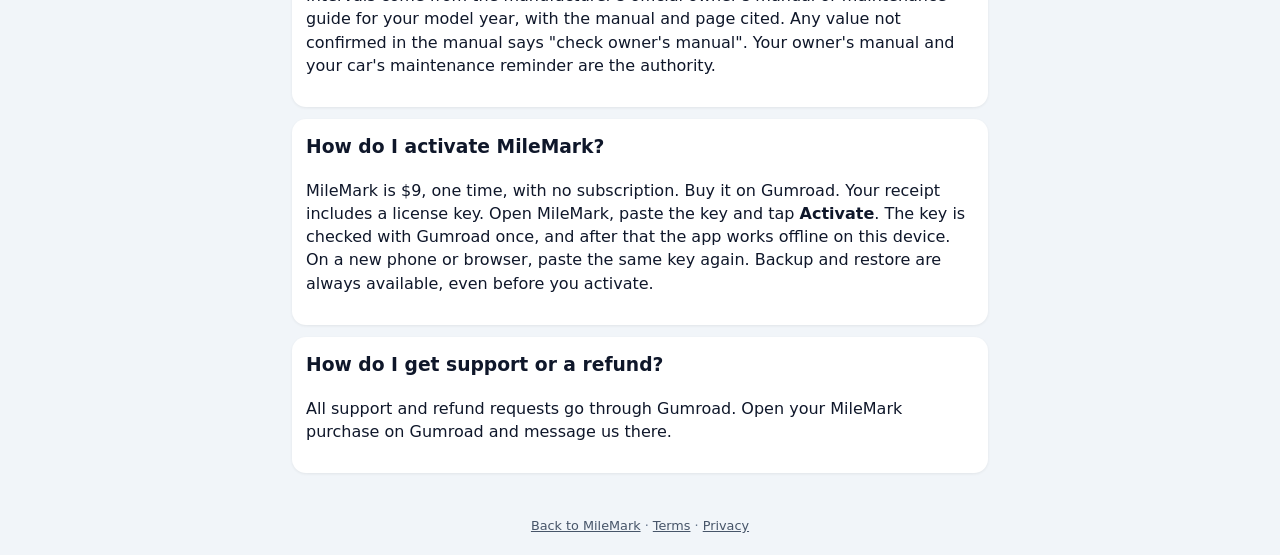
==== commit 3af86500: "Legal wording: safety, independence, report disclaimer, recall note, backups; bump cache" ====
--- a/help.html
+++ b/help.html
@@ -5,7 +5,7 @@
 <div class="card" id="scan"><h3>Can I scan my odometer?</h3><p>Yes. Tap <b>Scan odometer</b> next to any mileage box, take a photo of the gauge, and confirm the number. The photo is read on your phone and never uploaded.</p></div>
 <div class="card" id="backup"><h3>How do I back up?</h3><p>On the main screen, tap <b>Back up</b>. It saves one file with all your vehicles, service log, interval settings and receipt photos. Keep it somewhere safe, like iCloud Drive, Google Drive or your computer. MileMark reminds you about once a month.</p>
 <p>To restore, tap <b>Restore backup</b> and pick that file. It replaces what's on the device, and your license on the device is kept.</p></div>
-<div class="card" id="phones"><h3>I'm moving to a new phone</h3><ol><li>On the old phone, tap <b>Back up</b> and save the file where the new phone can reach it (cloud drive, or send it to yourself).</li><li>On the new phone, open MileMark and tap <b>Restore backup</b>.</li><li>If you have Pro, tap <b>Unlock Pro</b> and paste your license key again.</li></ol></div>
+<div class="card" id="phones"><h3>I'm moving to a new phone</h3><ol><li>On the old phone, tap <b>Back up</b> and save the file where the new phone can reach it (cloud drive, or send it to yourself).</li><li>On the new phone, open MileMark and tap <b>Restore backup</b>.</li><li>On the first screen, paste your license key again and tap <b>Activate</b>.</li></ol></div>
 <div class="card" id="iphone"><h3>iPhone: add it to your Home Screen</h3><p>In Safari, tap Share, then <b>Add to Home Screen</b>. MileMark then opens like an app and can show notifications, and Safari is much less likely to clear its storage. Keep a backup anyway.</p></div>
 <div class="card" id="estimate"><h3>How does the mileage estimate work?</h3><p>You enter your odometer once. MileMark assumes about 37 miles a day (roughly 13,500 a year) and adds that up each day. When you tap <b>Correct it</b> or log a service at a real odometer reading, it learns your actual pace from your readings. If you set your own miles per day in the vehicle settings, it keeps your number. Check the real odometer now and then. It's an estimate.</p></div>
 <div class="card" id="intervals"><h3>Can I change an interval or add my own service?</h3><p>Yes. Tap <b>Edit interval</b> under any service to set your own miles and/or months (your tire shop's 6,000-mile rotation, for example). <b>Use factory interval</b> puts it back. Tap <b>+ Custom service</b> to add anything else, like wiper blades or a battery check.</p></div>
